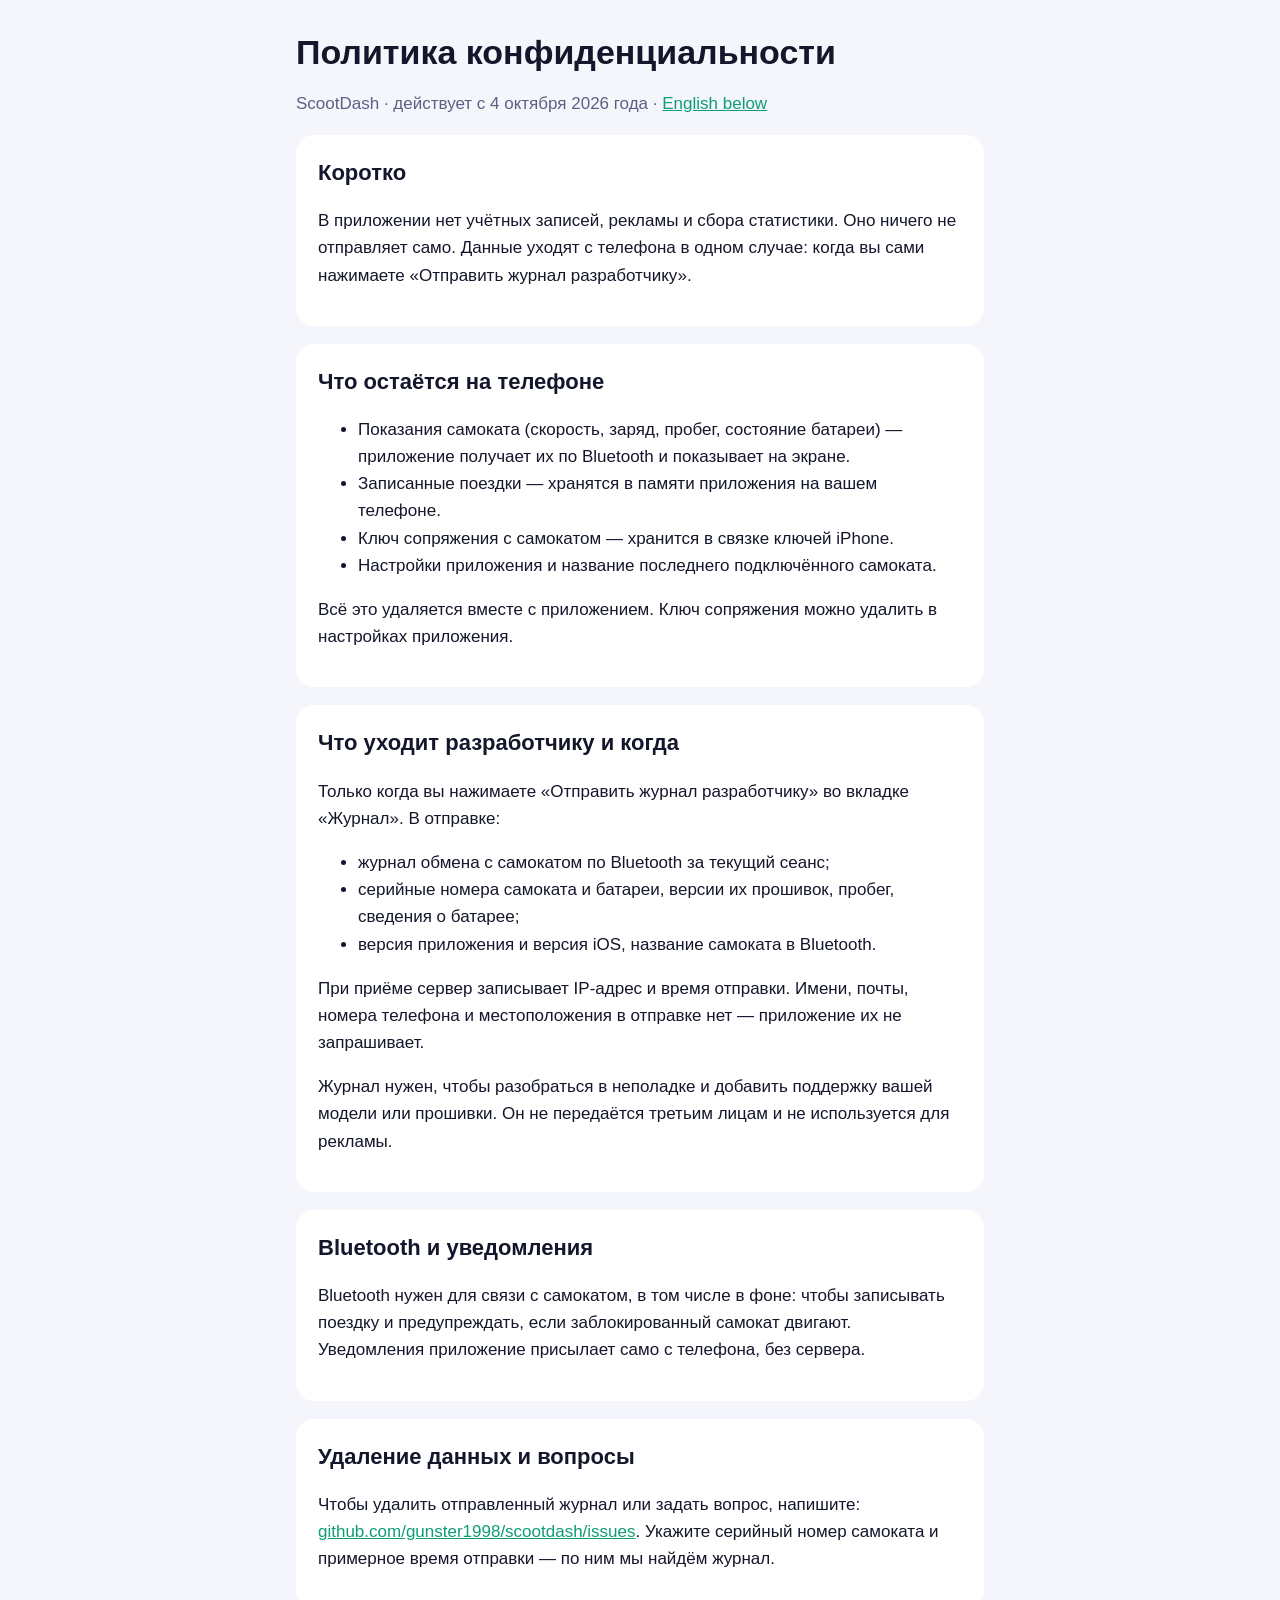
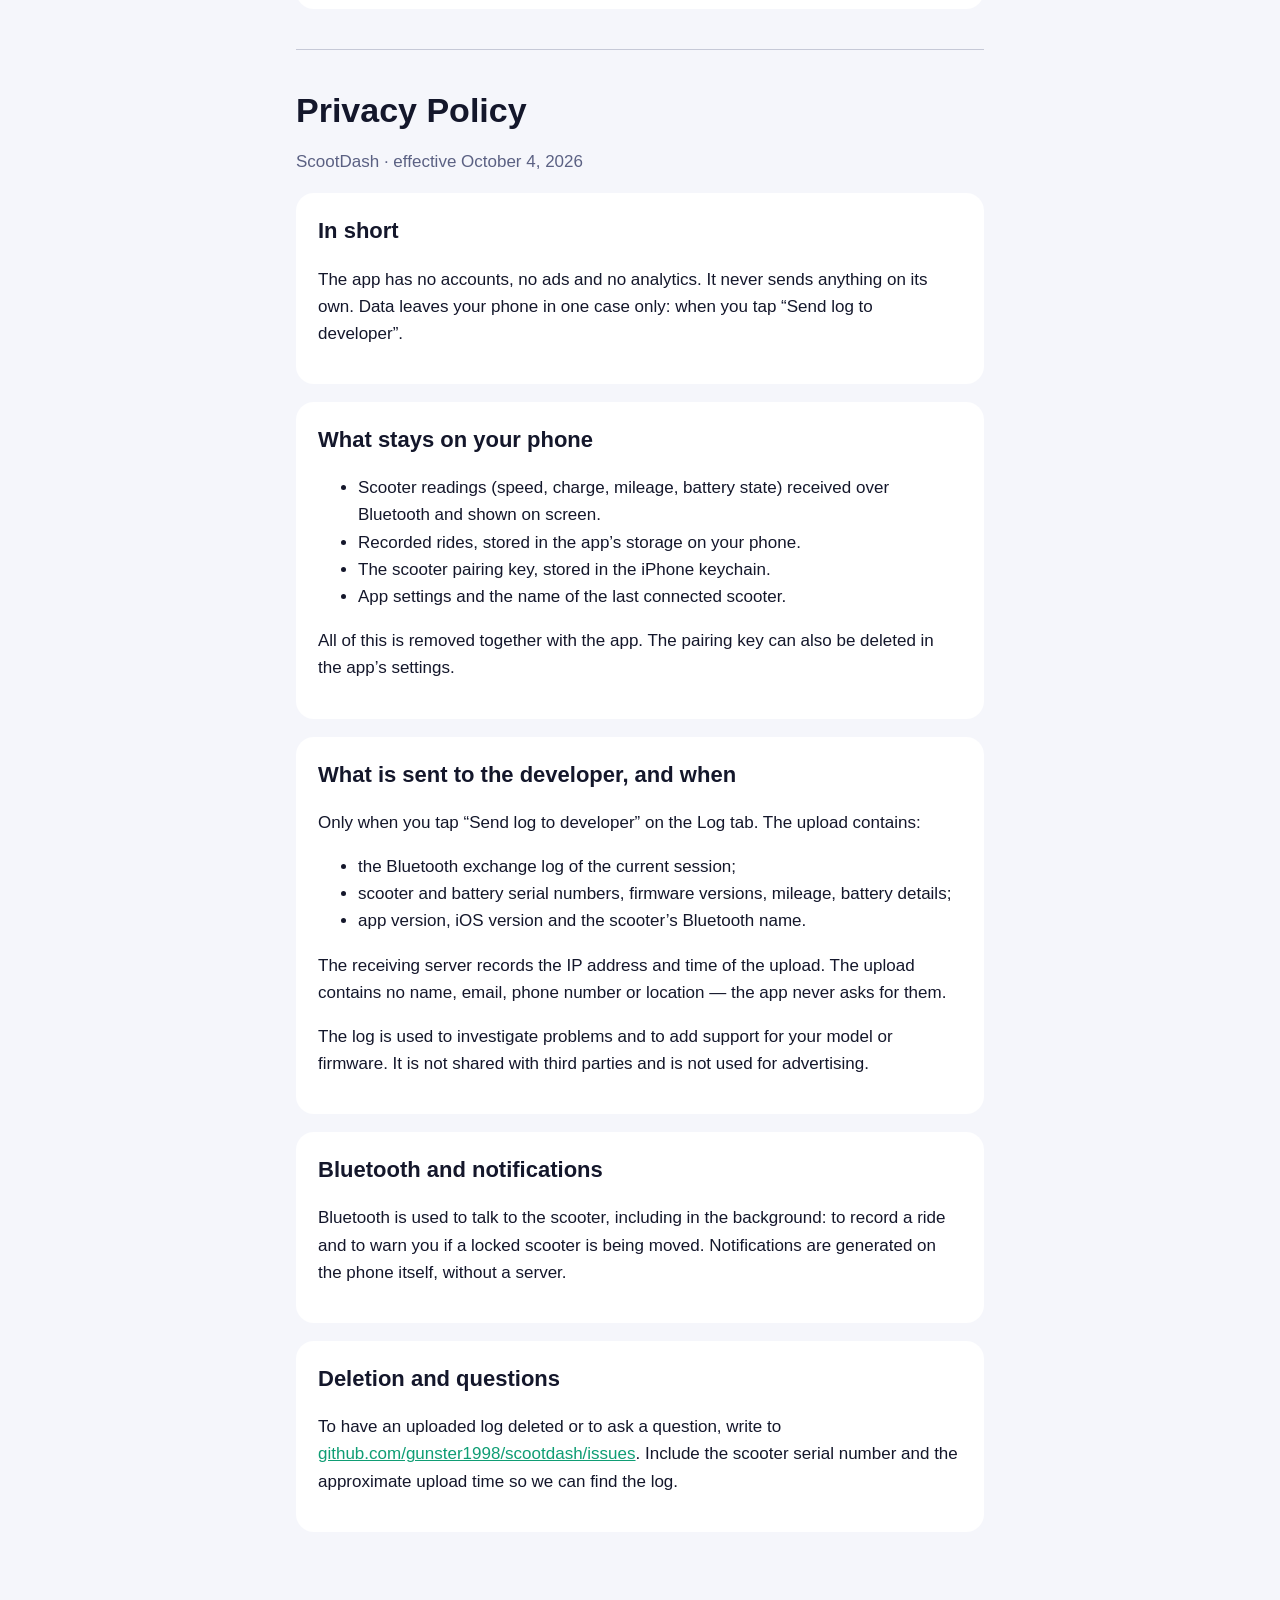
==== privacy.html @ 18a58e76 "Страница ScootDash: описание, помощь, политика конфиденциальности Co-Authored-By: Claude Opus 5.5 <n" ====
<!doctype html>
<html lang="ru">
<head>
<meta charset="utf-8">
<meta name="viewport" content="width=device-width, initial-scale=1">
<title>ScootDash — политика конфиденциальности</title>
<link rel="stylesheet" href="style.css">
</head>
<body>
<main>
<h1>Политика конфиденциальности</h1>
<p class="muted">ScootDash · действует с 4 октября 2026 года · <a href="#en">English below</a></p>

<section>
<h2>Коротко</h2>
<p>В приложении нет учётных записей, рекламы и сбора статистики. Оно ничего не отправляет само. Данные уходят с телефона в одном случае: когда вы сами нажимаете «Отправить журнал разработчику».</p>
</section>

<section>
<h2>Что остаётся на телефоне</h2>
<ul>
<li>Показания самоката (скорость, заряд, пробег, состояние батареи) — приложение получает их по Bluetooth и показывает на экране.</li>
<li>Записанные поездки — хранятся в памяти приложения на вашем телефоне.</li>
<li>Ключ сопряжения с самокатом — хранится в связке ключей iPhone.</li>
<li>Настройки приложения и название последнего подключённого самоката.</li>
</ul>
<p>Всё это удаляется вместе с приложением. Ключ сопряжения можно удалить в настройках приложения.</p>
</section>

<section>
<h2>Что уходит разработчику и когда</h2>
<p>Только когда вы нажимаете «Отправить журнал разработчику» во вкладке «Журнал». В отправке:</p>
<ul>
<li>журнал обмена с самокатом по Bluetooth за текущий сеанс;</li>
<li>серийные номера самоката и батареи, версии их прошивок, пробег, сведения о батарее;</li>
<li>версия приложения и версия iOS, название самоката в Bluetooth.</li>
</ul>
<p>При приёме сервер записывает IP-адрес и время отправки. Имени, почты, номера телефона и местоположения в отправке нет — приложение их не запрашивает.</p>
<p>Журнал нужен, чтобы разобраться в неполадке и добавить поддержку вашей модели или прошивки. Он не передаётся третьим лицам и не используется для рекламы.</p>
</section>

<section>
<h2>Bluetooth и уведомления</h2>
<p>Bluetooth нужен для связи с самокатом, в том числе в фоне: чтобы записывать поездку и предупреждать, если заблокированный самокат двигают. Уведомления приложение присылает само с телефона, без сервера.</p>
</section>

<section>
<h2>Удаление данных и вопросы</h2>
<p>Чтобы удалить отправленный журнал или задать вопрос, напишите: <a href="https://github.com/gunster1998/scootdash/issues">github.com/gunster1998/scootdash/issues</a>. Укажите серийный номер самоката и примерное время отправки — по ним мы найдём журнал.</p>
</section>

<hr>

<div id="en" lang="en">
<h1>Privacy Policy</h1>
<p class="muted">ScootDash · effective October 4, 2026</p>

<section>
<h2>In short</h2>
<p>The app has no accounts, no ads and no analytics. It never sends anything on its own. Data leaves your phone in one case only: when you tap “Send log to developer”.</p>
</section>

<section>
<h2>What stays on your phone</h2>
<ul>
<li>Scooter readings (speed, charge, mileage, battery state) received over Bluetooth and shown on screen.</li>
<li>Recorded rides, stored in the app’s storage on your phone.</li>
<li>The scooter pairing key, stored in the iPhone keychain.</li>
<li>App settings and the name of the last connected scooter.</li>
</ul>
<p>All of this is removed together with the app. The pairing key can also be deleted in the app’s settings.</p>
</section>

<section>
<h2>What is sent to the developer, and when</h2>
<p>Only when you tap “Send log to developer” on the Log tab. The upload contains:</p>
<ul>
<li>the Bluetooth exchange log of the current session;</li>
<li>scooter and battery serial numbers, firmware versions, mileage, battery details;</li>
<li>app version, iOS version and the scooter’s Bluetooth name.</li>
</ul>
<p>The receiving server records the IP address and time of the upload. The upload contains no name, email, phone number or location — the app never asks for them.</p>
<p>The log is used to investigate problems and to add support for your model or firmware. It is not shared with third parties and is not used for advertising.</p>
</section>

<section>
<h2>Bluetooth and notifications</h2>
<p>Bluetooth is used to talk to the scooter, including in the background: to record a ride and to warn you if a locked scooter is being moved. Notifications are generated on the phone itself, without a server.</p>
</section>

<section>
<h2>Deletion and questions</h2>
<p>To have an uploaded log deleted or to ask a question, write to <a href="https://github.com/gunster1998/scootdash/issues">github.com/gunster1998/scootdash/issues</a>. Include the scooter serial number and the approximate upload time so we can find the log.</p>
</section>
</div>
</main>
</body>
</html>
---- style.css ----
:root { color-scheme: light dark; --bg: #0d1024; --card: #1b2040; --text: #eef0fa; --muted: #a3a9c7; --accent: #5fe6b4; }
@media (prefers-color-scheme: light) { :root { --bg: #f5f6fb; --card: #ffffff; --text: #14172b; --muted: #5b6183; --accent: #0f9d74; } }
* { box-sizing: border-box; }
body { margin: 0; background: var(--bg); color: var(--text); font: 17px/1.6 -apple-system, BlinkMacSystemFont, "Segoe UI", Roboto, sans-serif; }
main { max-width: 720px; margin: 0 auto; padding: 32px 16px 64px; }
h1 { font-size: 34px; line-height: 1.2; margin: 0 0 8px; }
h2 { font-size: 22px; margin: 36px 0 8px; }
p, li { color: var(--text); }
.muted { color: var(--muted); }
a { color: var(--accent); }
section { background: var(--card); border-radius: 18px; padding: 20px 22px; margin: 18px 0; }
section h2 { margin-top: 0; }
hr { border: 0; border-top: 1px solid var(--muted); opacity: .3; margin: 40px 0; }
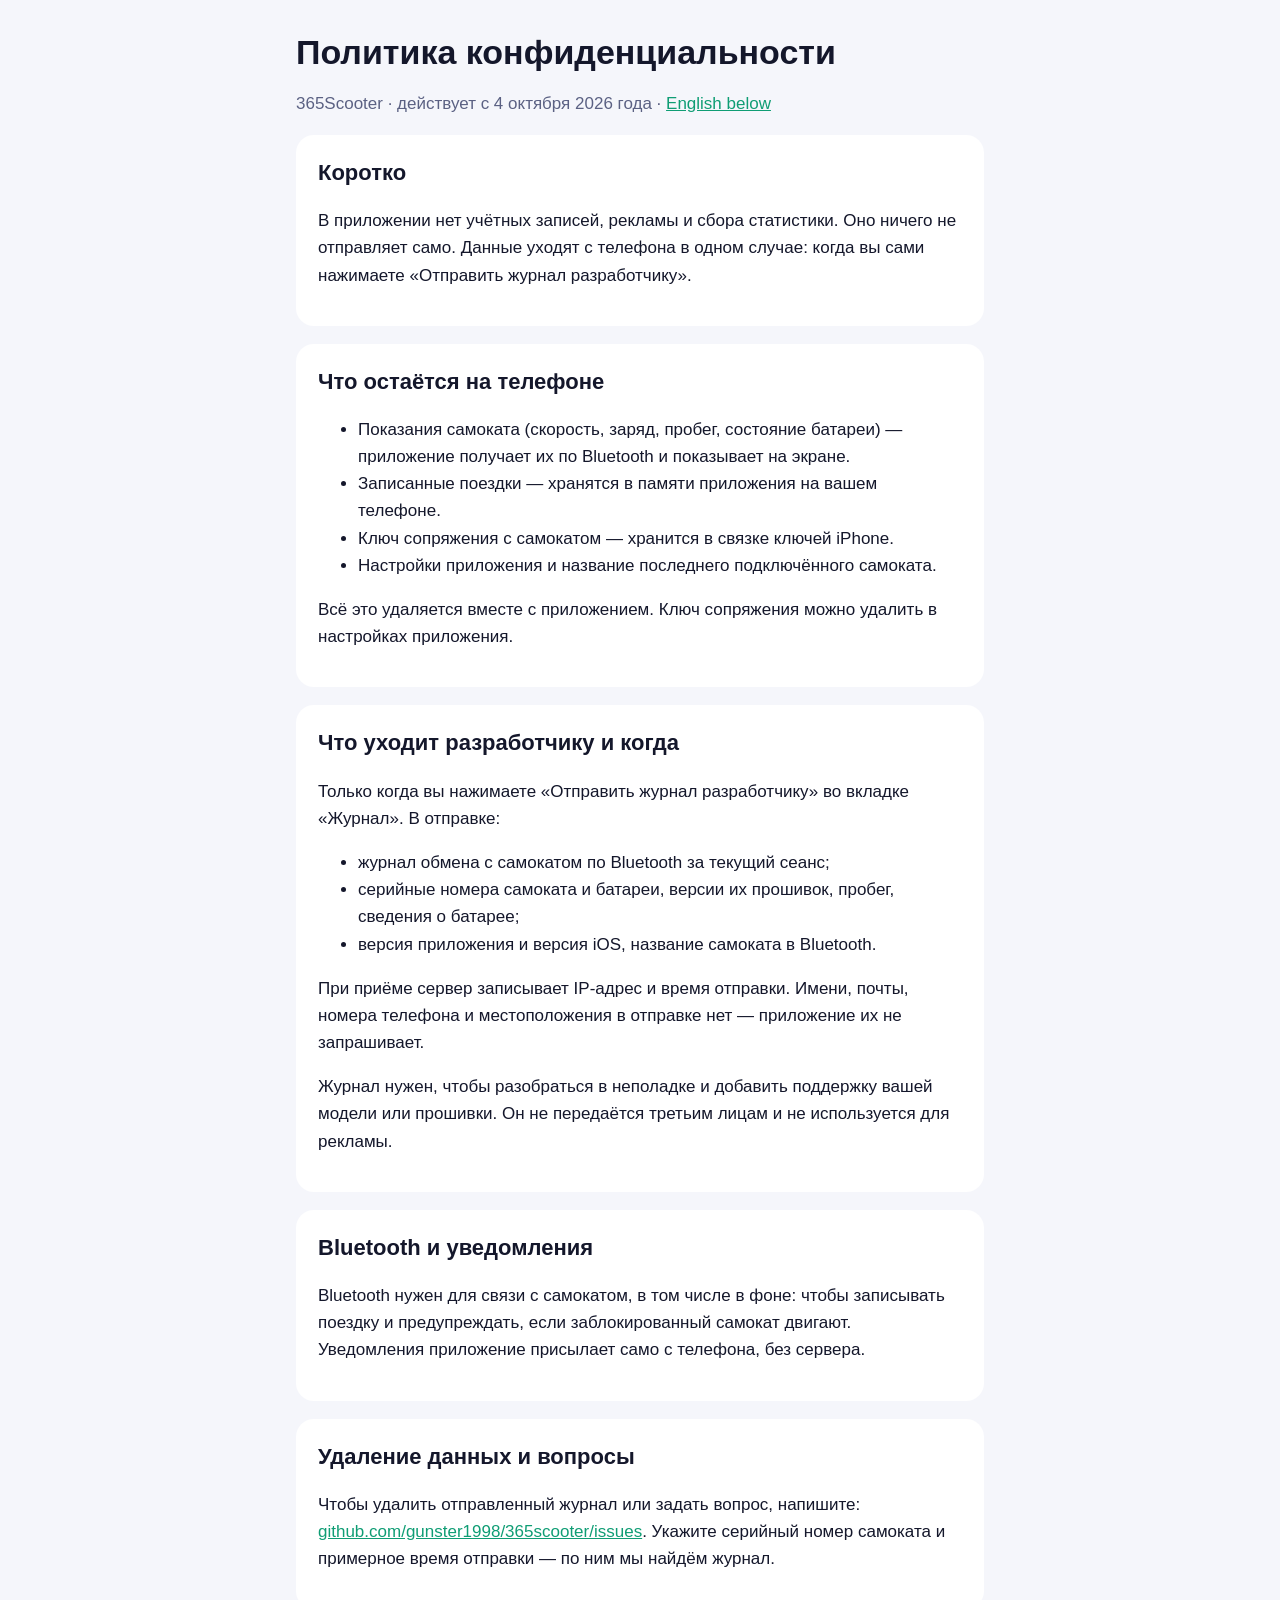
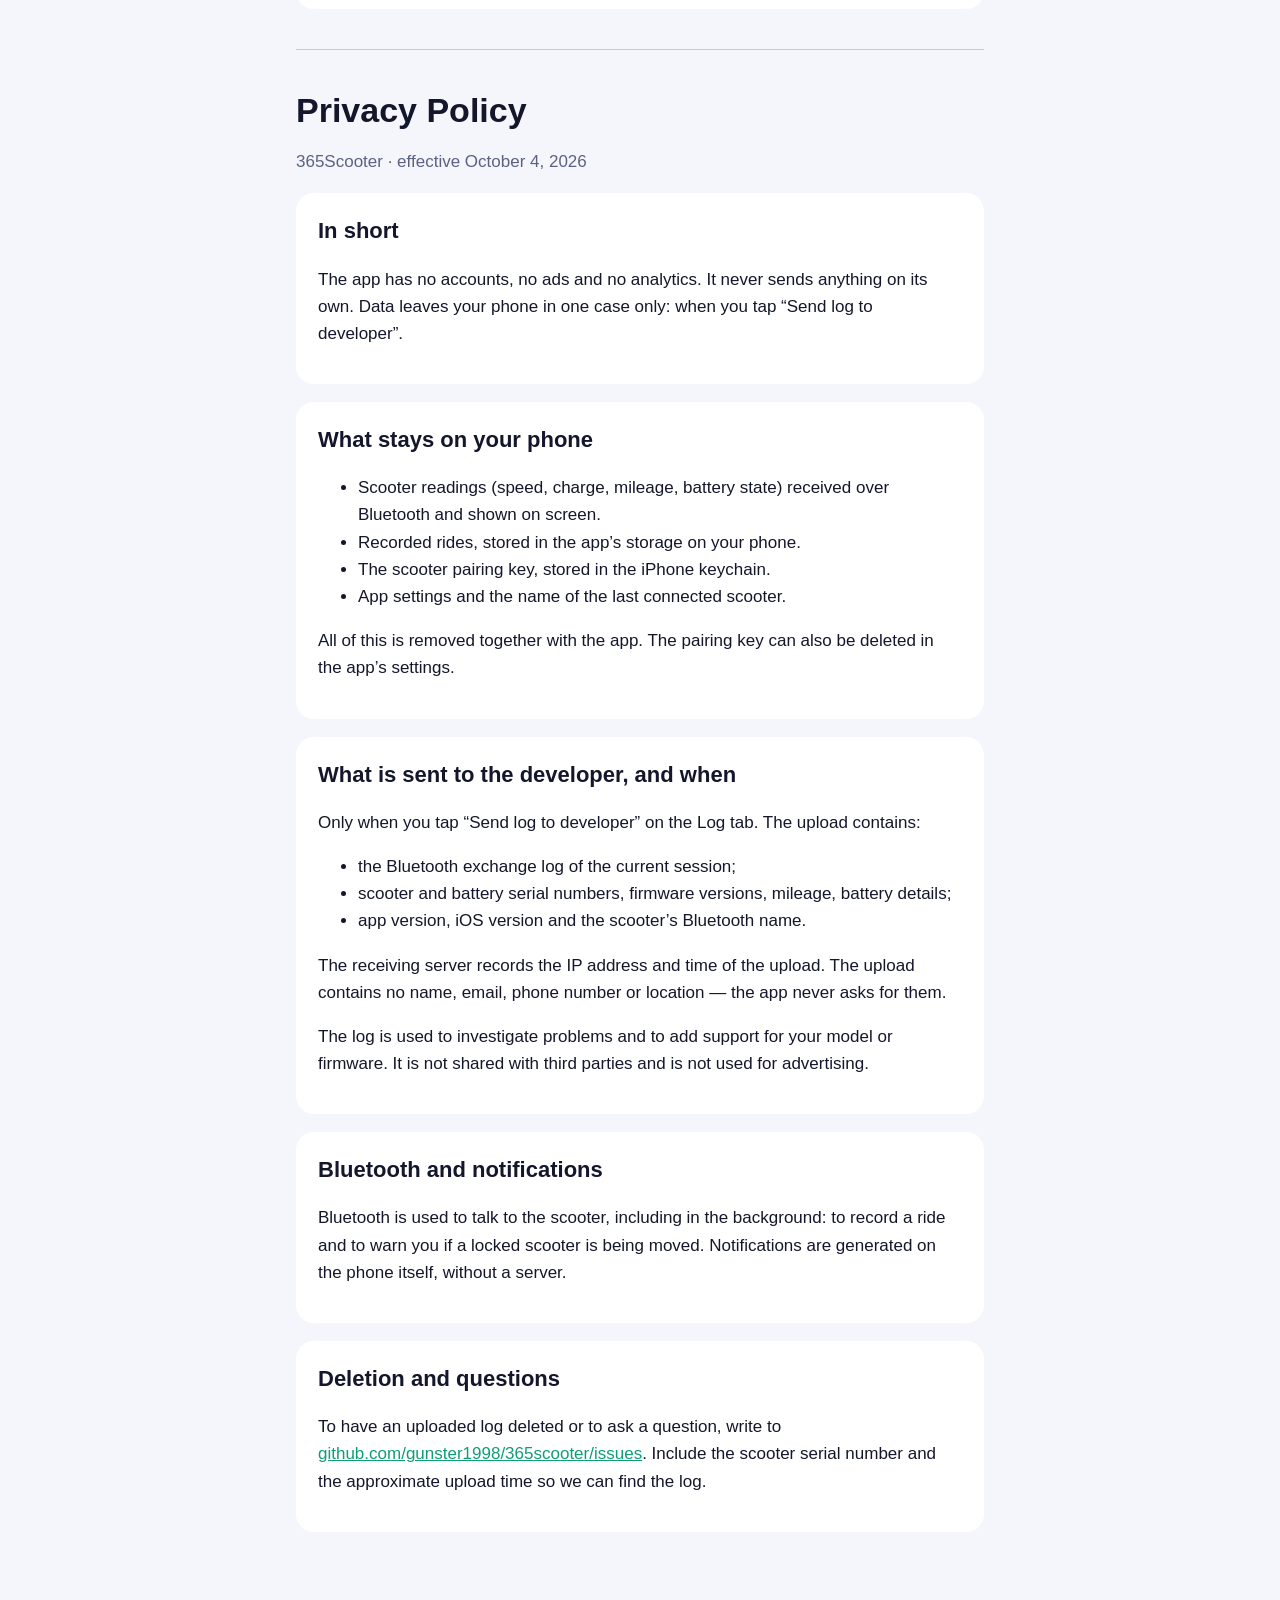
==== commit 457733fd: "Название 365Scooter Co-Authored-By: Claude Opus 5.5 <noreply@anthropic.com>" ====
--- a/privacy.html
+++ b/privacy.html
@@ -3,13 +3,13 @@
 <head>
 <meta charset="utf-8">
 <meta name="viewport" content="width=device-width, initial-scale=1">
-<title>ScootDash — политика конфиденциальности</title>
+<title>365Scooter — политика конфиденциальности</title>
 <link rel="stylesheet" href="style.css">
 </head>
 <body>
 <main>
 <h1>Политика конфиденциальности</h1>
-<p class="muted">ScootDash · действует с 4 октября 2026 года · <a href="#en">English below</a></p>
+<p class="muted">365Scooter · действует с 4 октября 2026 года · <a href="#en">English below</a></p>
 
 <section>
 <h2>Коротко</h2>
@@ -46,14 +46,14 @@
 
 <section>
 <h2>Удаление данных и вопросы</h2>
-<p>Чтобы удалить отправленный журнал или задать вопрос, напишите: <a href="https://github.com/gunster1998/scootdash/issues">github.com/gunster1998/scootdash/issues</a>. Укажите серийный номер самоката и примерное время отправки — по ним мы найдём журнал.</p>
+<p>Чтобы удалить отправленный журнал или задать вопрос, напишите: <a href="https://github.com/gunster1998/365scooter/issues">github.com/gunster1998/365scooter/issues</a>. Укажите серийный номер самоката и примерное время отправки — по ним мы найдём журнал.</p>
 </section>
 
 <hr>
 
 <div id="en" lang="en">
 <h1>Privacy Policy</h1>
-<p class="muted">ScootDash · effective October 4, 2026</p>
+<p class="muted">365Scooter · effective October 4, 2026</p>
 
 <section>
 <h2>In short</h2>
@@ -90,7 +90,7 @@
 
 <section>
 <h2>Deletion and questions</h2>
-<p>To have an uploaded log deleted or to ask a question, write to <a href="https://github.com/gunster1998/scootdash/issues">github.com/gunster1998/scootdash/issues</a>. Include the scooter serial number and the approximate upload time so we can find the log.</p>
+<p>To have an uploaded log deleted or to ask a question, write to <a href="https://github.com/gunster1998/365scooter/issues">github.com/gunster1998/365scooter/issues</a>. Include the scooter serial number and the approximate upload time so we can find the log.</p>
 </section>
 </div>
 </main>
